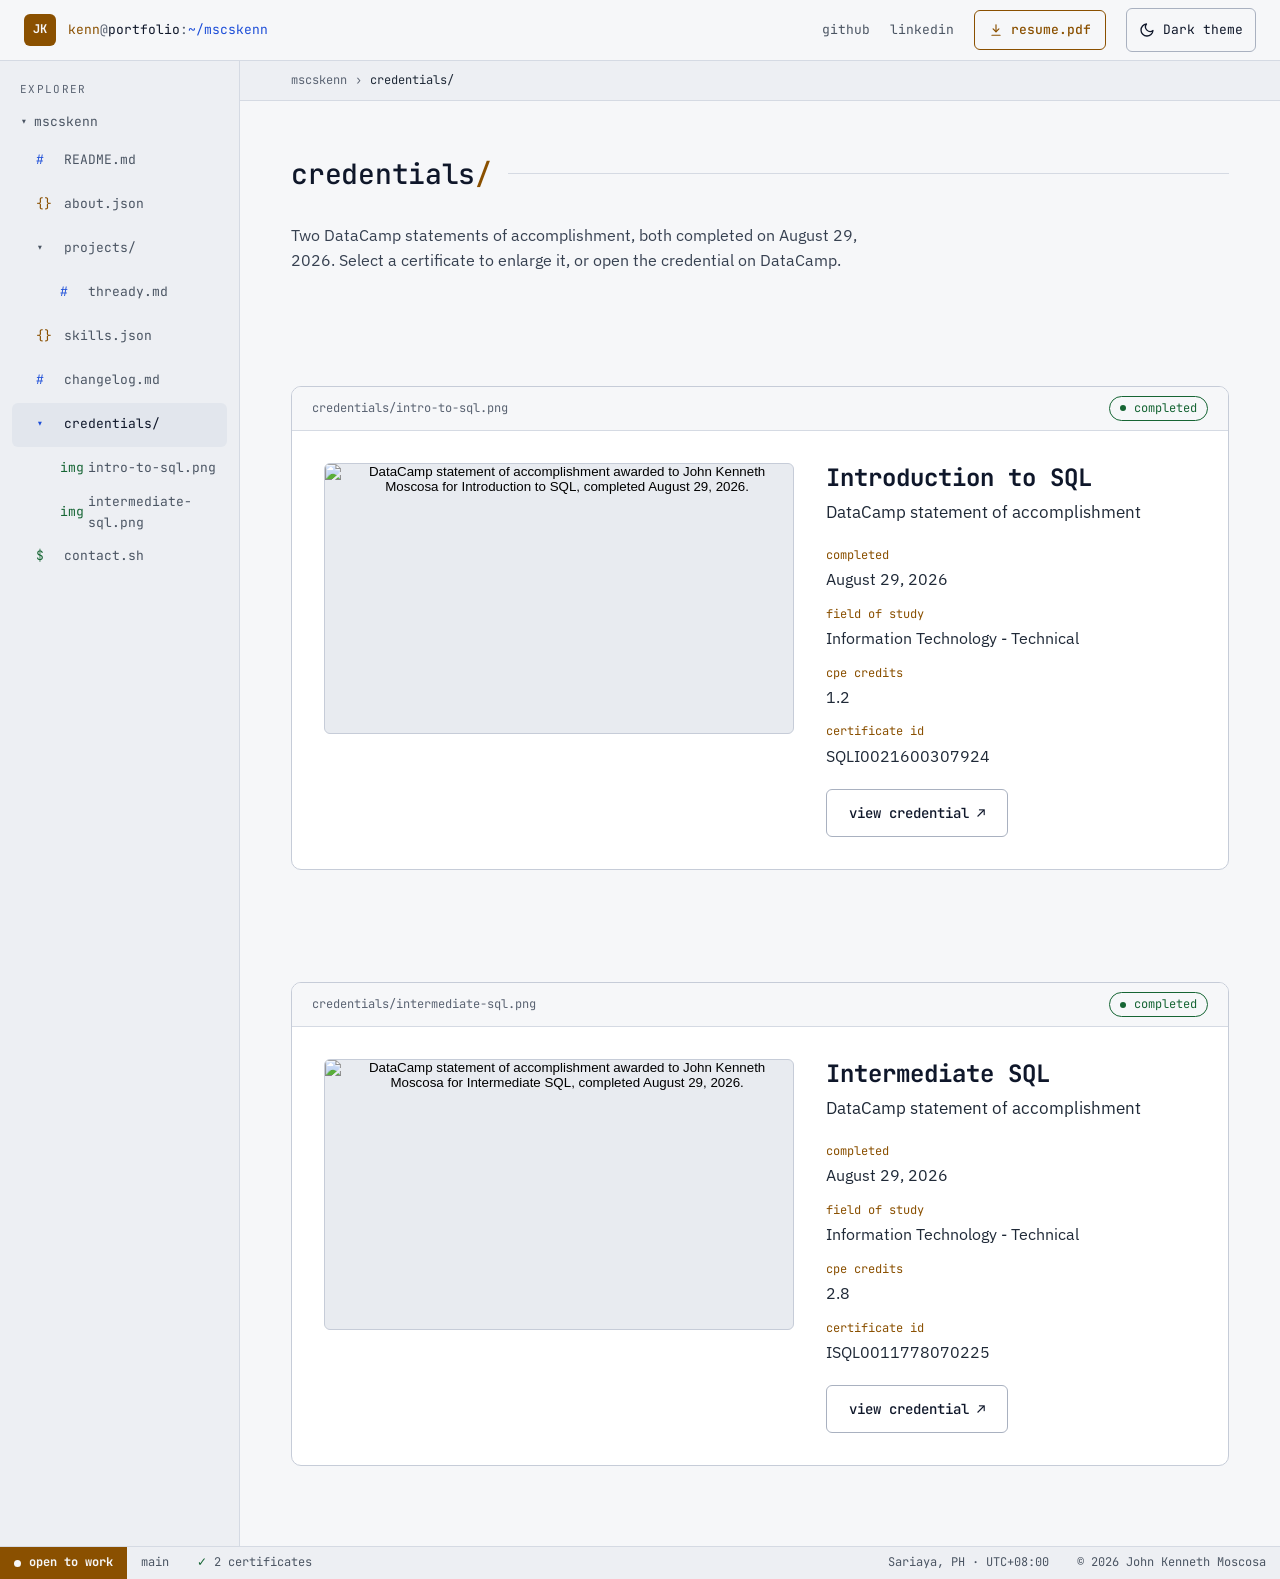
==== credentials.html @ 243fc578 "feat: add credentials page with DataCamp certificates Co-Authored-By: Claude Sonnet 5.5 <noreply@ant" ====
<!DOCTYPE html>
<html lang="en">
<head>
  <meta charset="UTF-8">
  <meta name="viewport" content="width=device-width, initial-scale=1.0">
  <title>Credentials — John Kenneth Moscosa</title>
  <meta name="description" content="DataCamp certificates earned by John Kenneth Moscosa: Introduction to SQL and Intermediate SQL.">
  <meta name="author" content="John Kenneth Moscosa">
  <meta name="theme-color" content="#0B0E13">

  <link rel="preconnect" href="https://fonts.googleapis.com">
  <link rel="preconnect" href="https://fonts.gstatic.com" crossorigin>
  <link href="https://fonts.googleapis.com/css2?family=IBM+Plex+Sans:wght@400;500;600&family=JetBrains+Mono:wght@400;500;700&display=swap" rel="stylesheet">

  <link rel="icon" href="data:image/svg+xml,%3Csvg xmlns='http://www.w3.org/2000/svg' viewBox='0 0 32 32'%3E%3Crect width='32' height='32' rx='6' fill='%23F0B35B'/%3E%3Ctext x='16' y='21' font-family='monospace' font-size='12' font-weight='700' text-anchor='middle' fill='%230B0E13'%3EJK%3C/text%3E%3C/svg%3E">
  <script>
    (function () {
      var root = document.documentElement;
      var theme = null;
      root.classList.add('js');
      try { theme = localStorage.getItem('theme'); } catch (e) { theme = null; }
      if (theme !== 'light' && theme !== 'dark') {
        theme = window.matchMedia && window.matchMedia('(prefers-color-scheme: light)').matches ? 'light' : 'dark';
      }
      root.setAttribute('data-theme', theme);
    })();
  </script>
  <link rel="stylesheet" href="./style.css">
</head>
<body>
  <a href="#main-content" class="skip-link">Skip to main content</a>

  <div class="app">

    <header class="titlebar">
      <a href="./index.html#readme" class="brand" aria-label="John Kenneth Moscosa, back to home">
        <span class="brand-mark">JK</span>
        <span class="brand-text"><span class="accent">kenn</span><span class="c-comment">@</span>portfolio<span class="c-comment">:</span><span class="c-key">~/mscskenn</span></span>
      </a>
      <nav class="titlebar-nav" aria-label="Profiles">
        <a href="https://github.com/mscskenn" target="_blank" rel="noopener noreferrer">github</a>
        <a href="https://www.linkedin.com/in/john-kenneth-moscosa" target="_blank" rel="noopener noreferrer">linkedin</a>
        <a href="./assets/resume.pdf" class="btn-resume" download>
          <svg width="14" height="14" viewBox="0 0 24 24" fill="none" stroke="currentColor" stroke-width="2" stroke-linecap="round" stroke-linejoin="round" aria-hidden="true"><path d="M12 3v12"/><path d="M7 10l5 5 5-5"/><path d="M5 21h14"/></svg>
          resume.pdf
        </a>
        <button type="button" class="icon-btn theme-toggle" id="theme-toggle" aria-pressed="true">
          <svg width="16" height="16" viewBox="0 0 24 24" fill="none" stroke="currentColor" stroke-width="2" stroke-linecap="round" stroke-linejoin="round" aria-hidden="true"><path d="M21 12.8A9 9 0 1 1 11.2 3a7 7 0 0 0 9.8 9.8z"/></svg>
          <span class="btn-label">Dark theme</span>
        </button>
      </nav>
      <button type="button" class="icon-btn menu-toggle" id="menu-toggle" aria-expanded="false" aria-controls="explorer">
        <svg width="18" height="18" viewBox="0 0 24 24" fill="none" stroke="currentColor" stroke-width="2" stroke-linecap="round" aria-hidden="true"><path d="M4 7h16M4 12h16M4 17h16"/></svg>
        <span class="btn-label">Menu</span>
      </button>
    </header>

    <div class="workspace">

      <aside class="explorer" id="explorer">
        <div class="explorer-inner">
          <p class="explorer-label">EXPLORER</p>
          <nav class="explorer-nav" aria-label="Sections">
            <div class="explorer-root"><span aria-hidden="true">▾</span>mscskenn</div>
            <a href="./index.html#readme" class="explorer-link"><span class="ico c-key" aria-hidden="true">#</span>README.md</a>
            <a href="./index.html#about" class="explorer-link"><span class="ico accent" aria-hidden="true">{}</span>about.json</a>
            <a href="./index.html#projects" class="explorer-link"><span class="ico c-muted" aria-hidden="true">▾</span>projects/</a>
            <a href="./index.html#thready" class="explorer-link depth-2"><span class="ico c-key" aria-hidden="true">#</span>thready.md</a>
            <a href="./index.html#skills" class="explorer-link"><span class="ico accent" aria-hidden="true">{}</span>skills.json</a>
            <a href="./index.html#changelog" class="explorer-link"><span class="ico c-key" aria-hidden="true">#</span>changelog.md</a>
            <a href="#credentials" class="explorer-link is-active" data-file="credentials/" aria-current="true"><span class="ico c-key" aria-hidden="true">▾</span>credentials/</a>
            <a href="#intro-to-sql" class="explorer-link depth-2" data-file="credentials › intro-to-sql.png"><span class="ico c-str" aria-hidden="true">img</span>intro-to-sql.png</a>
            <a href="#intermediate-sql" class="explorer-link depth-2" data-file="credentials › intermediate-sql.png"><span class="ico c-str" aria-hidden="true">img</span>intermediate-sql.png</a>
            <a href="./index.html#contact" class="explorer-link"><span class="ico c-str" aria-hidden="true">$</span>contact.sh</a>
          </nav>
        </div>
      </aside>

      <main id="main-content" class="editor">

        <div class="breadcrumb" aria-hidden="true">
          <span>mscskenn</span><span>›</span><span class="breadcrumb-current" id="breadcrumb-current">credentials/</span>
        </div>

        <div class="content">

          <section id="credentials" class="section" aria-labelledby="credentials-h">
            <div class="section-head">
              <h1 id="credentials-h">credentials<span class="accent">/</span></h1>
              <span class="section-rule" aria-hidden="true"></span>
            </div>
            <p class="cert-lede">Two DataCamp statements of accomplishment, both completed on August 29, 2026. Select a certificate to enlarge it, or open the credential on DataCamp.</p>
          </section>

          <article id="intro-to-sql" class="card cert" aria-labelledby="intro-to-sql-h">
            <div class="card-bar">
              <span>credentials/intro-to-sql.png</span>
              <span class="pill pill-green"><span class="pill-dot" aria-hidden="true"></span>completed</span>
            </div>
            <div class="card-body cert-body">
              <button type="button" class="cert-image" data-lightbox data-full="./assets/credentials/intro-to-sql.png" aria-label="Enlarge certificate: Introduction to SQL">
                <img src="./assets/credentials/intro-to-sql.png" alt="DataCamp statement of accomplishment awarded to John Kenneth Moscosa for Introduction to SQL, completed August 29, 2026." width="1100" height="632" loading="lazy">
              </button>
              <div class="cert-text">
                <div>
                  <h2 id="intro-to-sql-h" class="card-title">Introduction to SQL</h2>
                  <p class="card-sub">DataCamp statement of accomplishment</p>
                </div>
                <dl class="cert-meta">
                  <div><dt>completed</dt><dd><time datetime="2026-08-29">August 29, 2026</time></dd></div>
                  <div><dt>field of study</dt><dd>Information Technology - Technical</dd></div>
                  <div><dt>cpe credits</dt><dd>1.2</dd></div>
                  <div><dt>certificate id</dt><dd>SQLI0021600307924</dd></div>
                </dl>
                <div class="actions">
                  <a href="https://www.datacamp.com/completed/statement-of-accomplishment/course/c5226c01e41cffcfdd1634bdaf100ad9efa7776d" class="btn btn-outline" target="_blank" rel="noopener noreferrer">view credential ↗<span class="visually-hidden"> (Introduction to SQL, opens DataCamp in a new tab)</span></a>
                </div>
              </div>
            </div>
          </article>

          <article id="intermediate-sql" class="card cert" aria-labelledby="intermediate-sql-h">
            <div class="card-bar">
              <span>credentials/intermediate-sql.png</span>
              <span class="pill pill-green"><span class="pill-dot" aria-hidden="true"></span>completed</span>
            </div>
            <div class="card-body cert-body">
              <button type="button" class="cert-image" data-lightbox data-full="./assets/credentials/intermediate-sql.png" aria-label="Enlarge certificate: Intermediate SQL">
                <img src="./assets/credentials/intermediate-sql.png" alt="DataCamp statement of accomplishment awarded to John Kenneth Moscosa for Intermediate SQL, completed August 29, 2026." width="1100" height="632" loading="lazy">
              </button>
              <div class="cert-text">
                <div>
                  <h2 id="intermediate-sql-h" class="card-title">Intermediate SQL</h2>
                  <p class="card-sub">DataCamp statement of accomplishment</p>
                </div>
                <dl class="cert-meta">
                  <div><dt>completed</dt><dd><time datetime="2026-08-29">August 29, 2026</time></dd></div>
                  <div><dt>field of study</dt><dd>Information Technology - Technical</dd></div>
                  <div><dt>cpe credits</dt><dd>2.8</dd></div>
                  <div><dt>certificate id</dt><dd>ISQL0011778070225</dd></div>
                </dl>
                <div class="actions">
                  <a href="https://www.datacamp.com/completed/statement-of-accomplishment/course/e7520ea6bd1463e66aa02a2590be819c66f81271" class="btn btn-outline" target="_blank" rel="noopener noreferrer">view credential ↗<span class="visually-hidden"> (Intermediate SQL, opens DataCamp in a new tab)</span></a>
                </div>
              </div>
            </div>
          </article>

        </div>
      </main>
    </div>

    <footer class="statusbar">
      <span class="status-open"><span class="status-open-dot" aria-hidden="true"></span>open to work</span>
      <span class="status-item">main</span>
      <span class="status-item"><span class="c-str">✓</span>&nbsp;2 certificates</span>
      <span class="status-spacer"></span>
      <span class="status-item">Sariaya, PH · UTC+08:00</span>
      <span class="status-item">©&nbsp;<span id="year">2026</span>&nbsp;John Kenneth Moscosa</span>
    </footer>
  </div>

  <dialog id="lightbox" class="lightbox" aria-label="Certificate preview">
    <form method="dialog">
      <button type="submit" class="icon-btn lightbox-close" aria-label="Close preview">Close ×</button>
    </form>
    <img id="lightbox-img" class="lightbox-img" alt="">
  </dialog>

  <script src="./script.js" defer></script>
</body>
</html>
---- style.css ----
/* ==========================================================================
   John Kenneth Moscosa — Portfolio (editor theme)
   1. Tokens  2. Base  3. Title bar  4. Explorer  5. Editor + sections
   6. Hero  7. About  8. Projects + diagram  9. Skills  10. Changelog
   11. Contact  12. Status bar  13. Motion  14. Credentials
   ========================================================================== */

/* 1. Tokens ---------------------------------------------------------------- */
:root {
  --accent: #F0B35B;          /* change this one value to re-theme the site */
  --accent-soft: rgba(240, 179, 91, 0.10);

  --bg: #0B0E13;
  --bg-side: #0D1117;
  --pane: #0F131A;
  --code: #0A0D12;
  --term: #080A0E;
  --chip: #131821;
  --hover: #161B24;

  --line: #222936;
  --line-2: #2A3240;
  --line-3: #3A4352;

  --ink: #E4E7EC;
  --ink-soft: #C9CED8;
  --ink-body: #B4BCC9;
  --muted: #9AA3B4;
  --comment: #7D879A;
  --gutter: #4A5263;
  --arrow: #5A6475;

  --key: #8AB4F8;
  --key-hover: #C3D7FB;
  --str: #7CD4A4;

  --mono: 'JetBrains Mono', ui-monospace, 'SFMono-Regular', Consolas, monospace;
  --sans: 'IBM Plex Sans', system-ui, -apple-system, 'Segoe UI', sans-serif;

  color-scheme: dark;
}

:root { --bar-h: 61px; }

:root[data-theme="light"] {
  --accent: #8A5000;
  --accent-soft: rgba(138, 80, 0, 0.10);

  --bg: #F6F7F9;
  --bg-side: #EDEFF3;
  --pane: #FFFFFF;
  --code: #F0F2F6;
  --term: #E8EBF0;
  --chip: #E9ECF1;
  --hover: #E2E6ED;

  --line: #D5DAE3;
  --line-2: #C6CCD8;
  --line-3: #A9B1C0;

  --ink: #0F172A;
  --ink-soft: #1F2937;
  --ink-body: #374151;
  --muted: #4B5563;
  --comment: #5B6473;
  --gutter: #8A93A3;
  --arrow: #6B7587;

  --key: #1D4ED8;
  --key-hover: #1E3A8A;
  --str: #166534;

  color-scheme: light;
}

.icon-btn {
  display: inline-flex;
  align-items: center;
  gap: 8px;
  min-height: 44px;
  min-width: 44px;
  padding: 0 12px;
  border: 1px solid var(--line-3);
  border-radius: 6px;
  background: none;
  color: var(--ink);
  font: inherit;
  cursor: pointer;
  transition: border-color 160ms ease;
}
.icon-btn:hover { border-color: var(--accent); }

.theme-toggle { display: none; }
.js .theme-toggle { display: inline-flex; }

#head-muted path { fill: var(--arrow); }
#head-accent path { fill: var(--accent); }

/* 2. Base ------------------------------------------------------------------ */
*, *::before, *::after { box-sizing: border-box; }

html {
  scroll-behavior: smooth;
  -webkit-text-size-adjust: 100%;
}

body {
  margin: 0;
  background: var(--bg);
  color: var(--ink);
  font-family: var(--sans);
  font-size: 16px;
  line-height: 1.6;
}

a { color: var(--key); }
a:hover { color: var(--key-hover); }

img { display: block; max-width: 100%; height: auto; }

:focus-visible {
  outline: 2px solid var(--accent);
  outline-offset: 3px;
  border-radius: 2px;
}

h1, h2, h3, p, figure { margin: 0; }

.skip-link {
  position: absolute;
  left: 16px;
  top: -64px;
  z-index: 100;
  padding: 10px 16px;
  border-radius: 6px;
  background: var(--accent);
  color: var(--bg);
  font-family: var(--mono);
  font-weight: 700;
  text-decoration: none;
}
.skip-link:focus { top: 8px; }

/* syntax colours */
.accent { color: var(--accent); }
.c-key { color: var(--key); }
.c-str { color: var(--str); }
.c-muted { color: var(--muted); }
.c-comment { color: var(--comment); }
.c-soft { color: var(--ink-soft); }

.app {
  min-height: 100vh;
  display: flex;
  flex-direction: column;
}

/* 3. Title bar ------------------------------------------------------------- */
.titlebar {
  display: flex;
  flex-wrap: wrap;
  align-items: center;
  justify-content: space-between;
  gap: 8px 24px;
  padding: 8px clamp(16px, 3vw, 24px);
  border-bottom: 1px solid var(--line);
  background: var(--bg);
  font-family: var(--mono);
  font-size: 13px;
}

.brand {
  display: flex;
  align-items: center;
  gap: 12px;
  min-height: 44px;
  color: var(--ink);
  text-decoration: none;
}
.brand:hover { color: var(--ink); }

.brand-mark {
  display: inline-flex;
  align-items: center;
  justify-content: center;
  width: 32px;
  height: 32px;
  border-radius: 6px;
  background: var(--accent);
  color: var(--bg);
  font-weight: 700;
  font-size: 12px;
}

.titlebar-nav {
  display: flex;
  flex-wrap: wrap;
  align-items: center;
  gap: 4px 20px;
}

.titlebar-nav > a:not(.btn-resume) {
  display: inline-flex;
  align-items: center;
  min-height: 44px;
  color: var(--muted);
  text-decoration: none;
}
.titlebar-nav > a:not(.btn-resume):hover { color: var(--ink); }

.btn-resume {
  display: inline-flex;
  align-items: center;
  gap: 8px;
  min-height: 40px;
  padding: 0 14px;
  border: 1px solid var(--accent);
  border-radius: 6px;
  color: var(--accent);
  font-weight: 500;
  text-decoration: none;
  transition: background-color 160ms ease;
}
.btn-resume:hover { background: var(--accent-soft); color: var(--accent); }

/* 4. Explorer -------------------------------------------------------------- */
.workspace {
  display: flex;
  flex-wrap: wrap;
  flex: 1 1 auto;
}

.explorer {
  flex: 1 1 100%;
  order: 2;
  border-top: 1px solid var(--line);
  background: var(--bg-side);
  font-family: var(--mono);
  font-size: 13px;
}

.menu-toggle { display: none; }

.explorer-inner { padding: 20px 12px 32px; }

.explorer-label {
  margin: 0 0 8px;
  padding: 0 8px;
  color: var(--comment);
  font-size: 11px;
  letter-spacing: 0.12em;
}
.explorer-label--gap { margin-top: 32px; }

.explorer-nav {
  display: flex;
  flex-direction: column;
}

.explorer-root {
  display: flex;
  align-items: center;
  gap: 6px;
  min-height: 32px;
  padding: 0 8px;
  color: var(--muted);
}

.explorer-link {
  display: flex;
  align-items: center;
  gap: 10px;
  min-height: 44px;
  padding: 0 8px 0 24px;
  border-radius: 6px;
  color: var(--muted);
  text-decoration: none;
  transition: background-color 120ms ease, color 120ms ease;
}
.explorer-link.depth-2 { padding-left: 48px; }
.explorer-link:hover,
.explorer-link.is-active {
  background: var(--hover);
  color: var(--ink);
}

.ico { width: 18px; flex: none; }

.open-to {
  list-style: none;
  margin: 0;
  padding: 0 8px;
  display: flex;
  flex-direction: column;
  gap: 8px;
  color: var(--ink-soft);
}
.open-to li { display: flex; align-items: center; gap: 10px; }

.dot-green {
  width: 8px;
  height: 8px;
  border-radius: 50%;
  background: var(--str);
  flex: none;
}

/* Tablet and desktop: explorer beside the editor, sticky while scrolling */
@media (min-width: 640px) {
  .workspace { flex-wrap: nowrap; }
  .explorer {
    flex: 0 0 240px;
    order: 0;
    border-top: 0;
    border-right: 1px solid var(--line);
  }
  .editor { flex: 1 1 0; }
  .explorer-inner {
    position: sticky;
    top: 0;
    max-height: 100vh;
    overflow-y: auto;
  }
}

/* Phone: with JavaScript the explorer is a dropdown opened by the hamburger */
@media (max-width: 639px) {
  .js .titlebar {
    position: sticky;
    top: 0;
    z-index: 40;
    flex-wrap: nowrap;
    min-height: var(--bar-h);
  }
  .js .menu-toggle { display: inline-flex; }
  .js .titlebar-nav > a { display: none; }
  .js .titlebar-nav { flex-wrap: nowrap; margin-left: auto; }
  .js .titlebar .icon-btn { padding: 0 10px; }
  .js .btn-label {
    position: absolute;
    width: 1px;
    height: 1px;
    margin: -1px;
    overflow: hidden;
    clip: rect(0 0 0 0);
    white-space: nowrap;
  }
  .js .breadcrumb { top: var(--bar-h); }
  .js section[id], .js article[id] { scroll-margin-top: 112px; }
  .js .explorer {
    display: none;
    position: fixed;
    top: var(--bar-h);
    left: 0;
    right: 0;
    z-index: 30;
    order: 0;
    max-height: calc(100vh - var(--bar-h));
    overflow-y: auto;
    border-top: 1px solid var(--line);
    border-bottom: 1px solid var(--line-2);
  }
  .js .explorer.is-open { display: block; }
}

/* Very small phones: the brand mark alone, so the title bar never overflows */
@media (max-width: 479px) {
  .js .brand-text { display: none; }
}

/* 5. Editor + sections ----------------------------------------------------- */
.editor {
  flex: 1 1 100%;
  min-width: 0;
}

.breadcrumb {
  position: sticky;
  top: 0;
  z-index: 10;
  display: flex;
  flex-wrap: wrap;
  align-items: center;
  gap: 4px 8px;
  min-height: 40px;
  padding: 0 clamp(16px, 4vw, 56px);
  border-bottom: 1px solid var(--line);
  background: var(--bg-side);
  font-family: var(--mono);
  font-size: 12px;
  color: var(--comment);
}
.breadcrumb-current { color: var(--ink-soft); }

.content {
  max-width: 1080px;
  padding: 56px clamp(16px, 4vw, 56px) 80px;
  display: flex;
  flex-direction: column;
  gap: 112px;
}

section[id], article[id] { scroll-margin-top: 56px; }

.section {
  display: flex;
  flex-direction: column;
  gap: 32px;
}

.section-head {
  display: flex;
  align-items: baseline;
  gap: 16px;
  font-family: var(--mono);
}
.section-num { color: var(--comment); font-size: 13px; }
.section-head h2 {
  font-size: 28px;
  font-weight: 500;
  letter-spacing: -0.01em;
  line-height: 1.2;
}
.section-rule {
  flex: 1;
  height: 1px;
  background: var(--line);
  align-self: center;
}

.comment-line {
  margin: 0 0 16px;
  font-family: var(--mono);
  font-size: 14px;
  color: var(--comment);
}
.comment-line--sm { margin: 0; font-size: 12px; }

/* buttons */
.actions {
  display: flex;
  flex-wrap: wrap;
  gap: 12px;
}

.btn {
  display: inline-flex;
  align-items: center;
  gap: 10px;
  min-height: 48px;
  padding: 0 22px;
  border-radius: 6px;
  font-family: var(--mono);
  font-size: 14px;
  text-decoration: none;
  transition: background-color 160ms ease, border-color 160ms ease, filter 160ms ease;
}

.btn-primary {
  background: var(--accent);
  color: var(--bg);
  font-weight: 700;
}
.btn-primary:hover { color: var(--bg); filter: brightness(1.08); }

.btn-outline {
  border: 1px solid var(--line-3);
  color: var(--ink);
  font-weight: 500;
}
.btn-outline:hover { border-color: var(--accent); color: var(--ink); }

.btn-text {
  display: inline-flex;
  align-items: center;
  min-height: 48px;
  padding: 0 12px;
  font-family: var(--mono);
  font-size: 14px;
}

/* 6. Hero ------------------------------------------------------------------ */
.hero {
  display: flex;
  flex-wrap: wrap;
  align-items: center;
  gap: 48px;
}

.hero-copy { flex: 1 1 440px; min-width: 0; }

.hero-name {
  font-family: var(--mono);
  font-size: clamp(36px, 5vw, 56px);
  font-weight: 700;
  line-height: 1.08;
  letter-spacing: -0.02em;
}

.hero-roles {
  margin-top: 20px;
  font-family: var(--mono);
  font-size: 16px;
  color: var(--ink-soft);
}

.hero-lede {
  margin-top: 24px;
  max-width: 54ch;
  font-size: 18px;
  color: var(--ink-body);
}

.hero .actions { margin-top: 32px; }

.terminal {
  flex: 1 1 380px;
  min-width: 0;
  border: 1px solid var(--line-2);
  border-radius: 10px;
  background: var(--term);
  overflow: hidden;
}

.pane-bar {
  display: flex;
  align-items: center;
  justify-content: space-between;
  gap: 12px;
  min-height: 40px;
  padding: 0 16px;
  border-bottom: 1px solid var(--line);
  font-family: var(--mono);
  font-size: 12px;
  color: var(--comment);
}

.terminal-body {
  padding: 20px 20px 24px;
  font-family: var(--mono);
  font-size: 14px;
  line-height: 26px;
  color: var(--ink-soft);
}
.terminal-body .spacer { height: 10px; }

.term-key {
  display: inline-block;
  width: 80px;
  color: var(--comment);
}
.term-strong { font-weight: 700; }

.cursor {
  display: inline-block;
  width: 9px;
  height: 18px;
  vertical-align: -3px;
  background: var(--ink-soft);
}

.terminal figcaption {
  padding: 12px 20px;
  border-top: 1px solid var(--line);
  font-size: 13px;
  color: var(--muted);
}

/* 7. About ----------------------------------------------------------------- */
.about-row {
  display: flex;
  flex-wrap: wrap;
  gap: 32px;
  align-items: flex-start;
}

.photo {
  flex: 0 0 auto;
  display: flex;
  flex-direction: column;
  gap: 8px;
}
.photo img {
  width: 240px;
  height: 240px;
  object-fit: cover;
  border-radius: 10px;
  border: 1px solid var(--line-2);
}
.photo figcaption {
  font-family: var(--mono);
  font-size: 12px;
  color: var(--comment);
}

.code-block {
  border: 1px solid var(--line-2);
  border-radius: 10px;
  background: var(--code);
  font-family: var(--mono);
  font-size: 14px;
  line-height: 26px;
}

.about-json {
  flex: 1 1 420px;
  min-width: 0;
  padding: 20px 20px 20px 0;
  overflow-x: auto;
}

.ln-row { display: flex; }
.ln {
  flex: 0 0 48px;
  padding-right: 20px;
  text-align: right;
  color: var(--gutter);
  user-select: none;
}
.indent { padding-left: 20px; white-space: nowrap; }

.prose {
  max-width: 68ch;
  display: flex;
  flex-direction: column;
  gap: 16px;
  font-size: 17px;
  color: var(--ink-body);
}

/* 8. Projects + diagram ---------------------------------------------------- */
.card {
  border: 1px solid var(--line-2);
  border-radius: 10px;
  background: var(--pane);
  overflow: hidden;
}

.card-bar {
  display: flex;
  flex-wrap: wrap;
  align-items: center;
  justify-content: space-between;
  gap: 8px 16px;
  min-height: 44px;
  padding: 8px 20px;
  border-bottom: 1px solid var(--line);
  background: var(--bg);
  font-family: var(--mono);
  font-size: 12px;
  color: var(--comment);
}

.pill {
  display: inline-flex;
  align-items: center;
  gap: 8px;
  padding: 2px 10px;
  border: 1px solid;
  border-radius: 999px;
}
.pill-accent { color: var(--accent); border-color: var(--accent); }
.pill-green { color: var(--str); border-color: var(--str); }
.pill-dot { width: 6px; height: 6px; border-radius: 50%; background: currentColor; }

.card-body { padding: 32px; }

.thready-body {
  display: flex;
  flex-wrap: wrap;
  gap: 40px;
}

.thready-text {
  flex: 1 1 360px;
  min-width: 0;
  display: flex;
  flex-direction: column;
  gap: 20px;
}

.card-title {
  font-family: var(--mono);
  font-size: 24px;
  font-weight: 700;
  line-height: 1.25;
}
.card-title--sm { font-size: 20px; color: var(--ink-soft); }

.card-sub { margin-top: 6px; font-size: 17px; color: var(--ink-soft); }
.card-meta { margin-top: 8px; font-family: var(--mono); font-size: 12px; color: var(--comment); }

.case {
  margin: 0;
  display: flex;
  flex-direction: column;
  gap: 16px;
}
.case dt { font-family: var(--mono); font-size: 12px; color: var(--accent); }
.case dd { margin: 4px 0 0; color: var(--ink-soft); }
.case ul {
  margin: 0;
  padding-left: 18px;
  display: flex;
  flex-direction: column;
  gap: 6px;
}
.case strong { font-weight: 600; }

.tags {
  list-style: none;
  margin: 0;
  padding: 0;
  display: flex;
  flex-wrap: wrap;
  gap: 8px;
  font-family: var(--mono);
  font-size: 12px;
  color: var(--ink-soft);
}
.tags li {
  padding: 4px 10px;
  border: 1px solid var(--line-2);
  border-radius: 4px;
  background: var(--chip);
}

.diagram-fig {
  flex: 1 1 560px;
  min-width: 0;
  display: flex;
  flex-direction: column;
  gap: 12px;
}

.diagram-scroll {
  overflow-x: auto;
  border: 1px solid var(--line);
  border-radius: 8px;
  background: var(--code);
}

.diagram {
  position: relative;
  margin: 0 auto;
  width: 560px;
  height: 488px;
  font-family: var(--mono);
  font-size: 13px;
  line-height: 20px;
}

.arrow {
  position: absolute;
  overflow: visible;
  fill: none;
  stroke: var(--arrow);
  stroke-width: 2;
  stroke-linecap: round;
}
.arrow--accent { stroke: var(--accent); }

.node {
  position: absolute;
  padding: 8px;
  display: flex;
  align-items: center;
  justify-content: center;
  text-align: center;
  border-radius: 8px;
  color: var(--ink-soft);
}
.node b { color: var(--ink); }
.node--team { background: var(--chip); border: 1px dashed var(--line-3); }
.node--me { padding: 12px 16px; background: var(--accent-soft); border: 1px solid var(--accent); }

.diagram-label {
  position: absolute;
  width: 248px;
  font-size: 12px;
  line-height: 16px;
  color: var(--muted);
}

.legend {
  display: flex;
  flex-wrap: wrap;
  gap: 8px 24px;
  font-family: var(--mono);
  font-size: 12px;
  color: var(--muted);
}
.legend > span { display: inline-flex; align-items: center; gap: 8px; }
.swatch { width: 14px; height: 14px; border-radius: 3px; }
.swatch--me { border: 1px solid var(--accent); background: var(--accent-soft); }
.swatch--team { border: 1px dashed var(--line-3); background: var(--chip); }

/* 9. Skills ---------------------------------------------------------------- */
.skills-json { padding: 20px 24px 20px 0; }

.ln-row--group { padding: 6px 0; }

.skill-group {
  flex: 1;
  min-width: 0;
  padding-left: 20px;
  display: flex;
  flex-direction: column;
  gap: 10px;
}

.chips {
  list-style: none;
  margin: 0;
  padding: 0 0 0 20px;
  display: flex;
  flex-wrap: wrap;
  gap: 8px;
  font-size: 13px;
  line-height: 20px;
  color: var(--ink-soft);
}

.chip {
  padding: 5px 12px;
  border: 1px solid var(--line-2);
  border-radius: 4px;
  background: var(--chip);
}
.chip--accent { border-color: var(--accent); background: var(--accent-soft); color: var(--ink); }
.chip--green { border-color: var(--str); background: none; color: var(--str); }

/* 10. Changelog ------------------------------------------------------------ */
.log {
  list-style: none;
  margin: 0 0 0 7px;
  padding: 0 0 0 28px;
  border-left: 2px solid var(--line);
  display: flex;
  flex-direction: column;
  gap: 22px;
}

.log-item {
  position: relative;
  display: flex;
  flex-wrap: wrap;
  align-items: baseline;
  gap: 4px 20px;
}

.log-dot {
  position: absolute;
  left: -37px;
  top: 6px;
  width: 12px;
  height: 12px;
  border-radius: 50%;
}
.log-dot--planned { border: 2px solid var(--comment); background: var(--bg); }
.log-dot--green { background: var(--str); }
.log-dot--accent { background: var(--accent); }
.log-dot--past { background: var(--arrow); }

.log-date {
  flex: 0 0 88px;
  font-family: var(--mono);
  font-size: 13px;
  color: var(--muted);
}
.log-text { flex: 1 1 280px; min-width: 0; }
.log-tag { font-family: var(--mono); font-size: 12px; }

.log-link {
  display: inline-flex;
  align-items: center;
  min-height: 32px;
  font-family: var(--mono);
  font-size: 12px;
}

.log-head {
  position: relative;
  display: flex;
  align-items: center;
  gap: 12px;
  font-family: var(--mono);
  font-size: 12px;
  color: var(--accent);
}
.log-head-dot {
  position: absolute;
  left: -39px;
  top: 50%;
  margin-top: -8px;
  width: 16px;
  height: 16px;
  border-radius: 50%;
  background: var(--accent);
  border: 4px solid var(--bg);
}
.log-head-rule { flex: 1; height: 1px; background: var(--accent); opacity: 0.4; }

/* 11. Contact -------------------------------------------------------------- */
.contact-lede {
  max-width: 24ch;
  font-family: var(--mono);
  font-size: clamp(24px, 3vw, 34px);
  font-weight: 500;
  line-height: 1.3;
}

.shell {
  display: flex;
  flex-direction: column;
  gap: 6px;
  padding: 20px 24px;
  border: 1px solid var(--line-2);
  border-radius: 10px;
  background: var(--term);
  font-family: var(--mono);
  font-size: 14px;
  line-height: 24px;
  overflow-x: auto;
}

.shell-row {
  display: flex;
  flex-wrap: wrap;
  align-items: center;
  gap: 0 16px;
  min-height: 40px;
}
.shell-cmd { flex: 0 0 120px; }
.shell-row a { overflow-wrap: anywhere; }

/* 12. Status bar ----------------------------------------------------------- */
.statusbar {
  display: flex;
  flex-wrap: wrap;
  align-items: stretch;
  border-top: 1px solid var(--line);
  background: var(--bg-side);
  font-family: var(--mono);
  font-size: 12px;
  color: var(--muted);
}

.status-open {
  display: inline-flex;
  align-items: center;
  gap: 8px;
  padding: 6px 14px;
  background: var(--accent);
  color: var(--bg);
  font-weight: 700;
}
.status-open-dot { width: 7px; height: 7px; border-radius: 50%; background: var(--bg); }

.status-item {
  display: inline-flex;
  align-items: center;
  padding: 6px 14px;
}
.status-spacer { flex: 1; }

/* 14. Credentials ---------------------------------------------------------- */
.section-head h1 {
  font-family: var(--mono);
  font-size: 28px;
  font-weight: 500;
  letter-spacing: -0.01em;
  line-height: 1.2;
}

.cert-lede { max-width: 60ch; color: var(--ink-body); }

.cert-body {
  display: flex;
  flex-wrap: wrap;
  gap: 32px;
}

.cert-image {
  flex: 1 1 360px;
  min-width: 0;
  max-width: 560px;
  align-self: flex-start;
  padding: 0;
  border: 1px solid var(--line-2);
  border-radius: 6px;
  background: var(--term);
  overflow: hidden;
  cursor: default;
}
.js .cert-image { cursor: zoom-in; }
.js .cert-image:hover { border-color: var(--accent); }
.cert-image img { width: 100%; height: auto; }

.cert-text {
  flex: 1 1 260px;
  min-width: 0;
  display: flex;
  flex-direction: column;
  gap: 20px;
}

.cert-meta {
  margin: 0;
  display: flex;
  flex-direction: column;
  gap: 12px;
}
.cert-meta dt { font-family: var(--mono); font-size: 12px; color: var(--accent); }
.cert-meta dd { margin: 2px 0 0; color: var(--ink-soft); overflow-wrap: anywhere; }

.visually-hidden {
  position: absolute;
  width: 1px;
  height: 1px;
  margin: -1px;
  padding: 0;
  overflow: hidden;
  clip: rect(0 0 0 0);
  white-space: nowrap;
  border: 0;
}

/* Lightbox */
.lightbox {
  width: min(96vw, 1100px);
  max-width: none;
  padding: 0;
  border: 1px solid var(--line-3);
  border-radius: 10px;
  background: var(--pane);
  color: var(--ink);
}
.lightbox::backdrop { background: rgba(0, 0, 0, 0.78); }
.lightbox-img { width: 100%; height: auto; max-height: 90vh; object-fit: contain; }
.lightbox-close {
  position: absolute;
  top: 8px;
  right: 8px;
  background: var(--bg);
}

@media (max-width: 639px) {
  .card-body { padding: 20px; }
}

/* 13. Motion --------------------------------------------------------------- */
@keyframes blink { 50% { opacity: 0; } }
.cursor, .caret { animation: blink 1.1s steps(1) infinite; }

@media (prefers-reduced-motion: reduce) {
  html { scroll-behavior: auto; }
  *, *::before, *::after {
    animation: none !important;
    transition: none !important;
  }
}
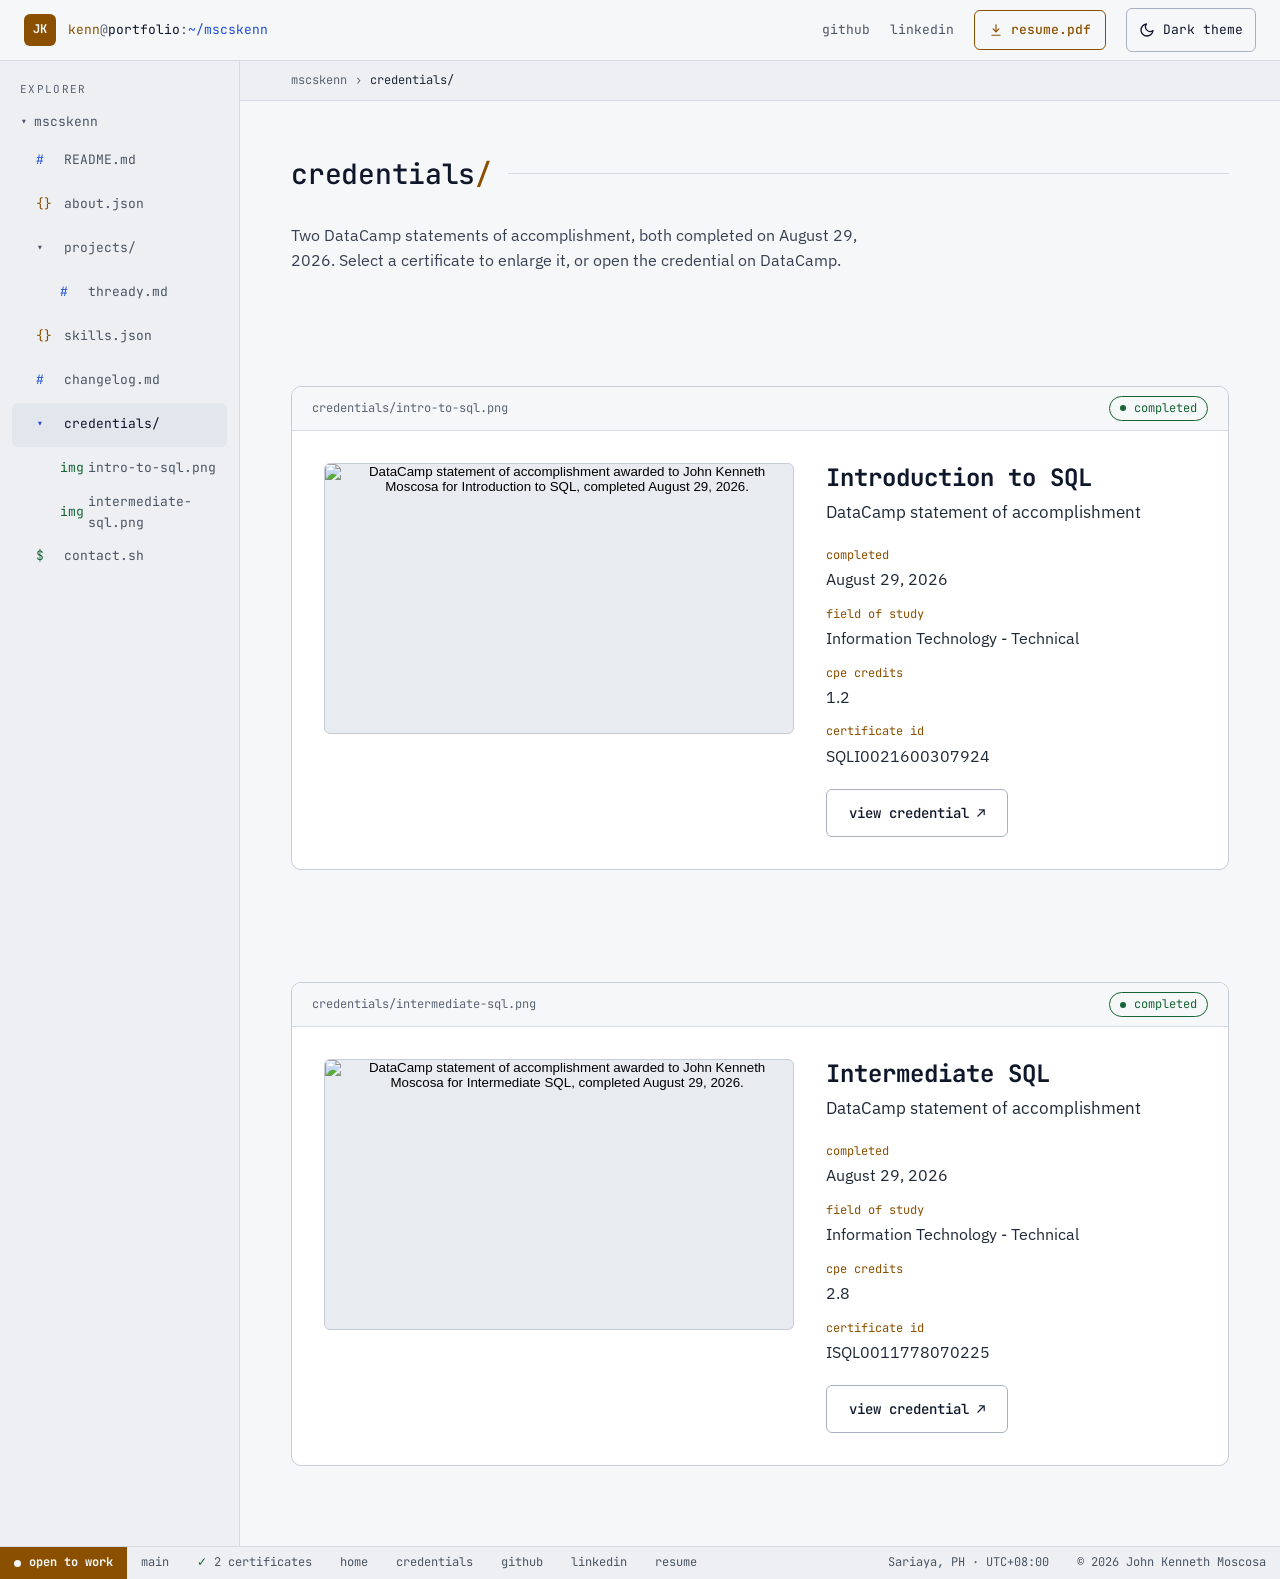
==== commit c658dd18: "fix: add footer links, 44px touch targets, toggle pressed style, Safari 13 menu fallback Co-Authored" ====
--- a/credentials.html
+++ b/credentials.html
@@ -154,6 +154,13 @@
       <span class="status-open"><span class="status-open-dot" aria-hidden="true"></span>open to work</span>
       <span class="status-item">main</span>
       <span class="status-item"><span class="c-str">✓</span>&nbsp;2 certificates</span>
+      <nav class="status-links" aria-label="Footer">
+        <a href="./index.html#readme">home</a>
+        <a href="#credentials">credentials</a>
+        <a href="https://github.com/mscskenn" target="_blank" rel="noopener noreferrer">github</a>
+        <a href="https://www.linkedin.com/in/john-kenneth-moscosa" target="_blank" rel="noopener noreferrer">linkedin</a>
+        <a href="./assets/resume.pdf" download>resume</a>
+      </nav>
       <span class="status-spacer"></span>
       <span class="status-item">Sariaya, PH · UTC+08:00</span>
       <span class="status-item">©&nbsp;<span id="year">2026</span>&nbsp;John Kenneth Moscosa</span>
--- a/style.css
+++ b/style.css
@@ -91,6 +91,7 @@
 .icon-btn:hover { border-color: var(--accent); }
 
 .theme-toggle { display: none; }
+.theme-toggle[aria-pressed="true"] { border-color: var(--accent); }
 .js .theme-toggle { display: inline-flex; }
 
 #head-muted path { fill: var(--arrow); }
@@ -964,6 +965,17 @@
 }
 .status-spacer { flex: 1; }
 
+.status-links { display: flex; flex-wrap: wrap; align-items: stretch; }
+.status-links a {
+  display: inline-flex;
+  align-items: center;
+  padding: 6px 14px;
+  color: var(--muted);
+  text-decoration: none;
+}
+.status-links a:hover { color: var(--ink); }
+
+
 /* 14. Credentials ---------------------------------------------------------- */
 .section-head h1 {
   font-family: var(--mono);
@@ -1037,7 +1049,7 @@
   color: var(--ink);
 }
 .lightbox::backdrop { background: rgba(0, 0, 0, 0.78); }
-.lightbox-img { width: 100%; height: auto; max-height: 90vh; object-fit: contain; }
+.lightbox-img { width: 100%; height: auto; max-height: calc(100vh - 2em - 8px); object-fit: contain; }
 .lightbox-close {
   position: absolute;
   top: 8px;
@@ -1047,6 +1059,7 @@
 
 @media (max-width: 639px) {
   .card-body { padding: 20px; }
+  .log-link, .status-links a, .btn-resume { min-height: 44px; }
 }
 
 /* 13. Motion --------------------------------------------------------------- */
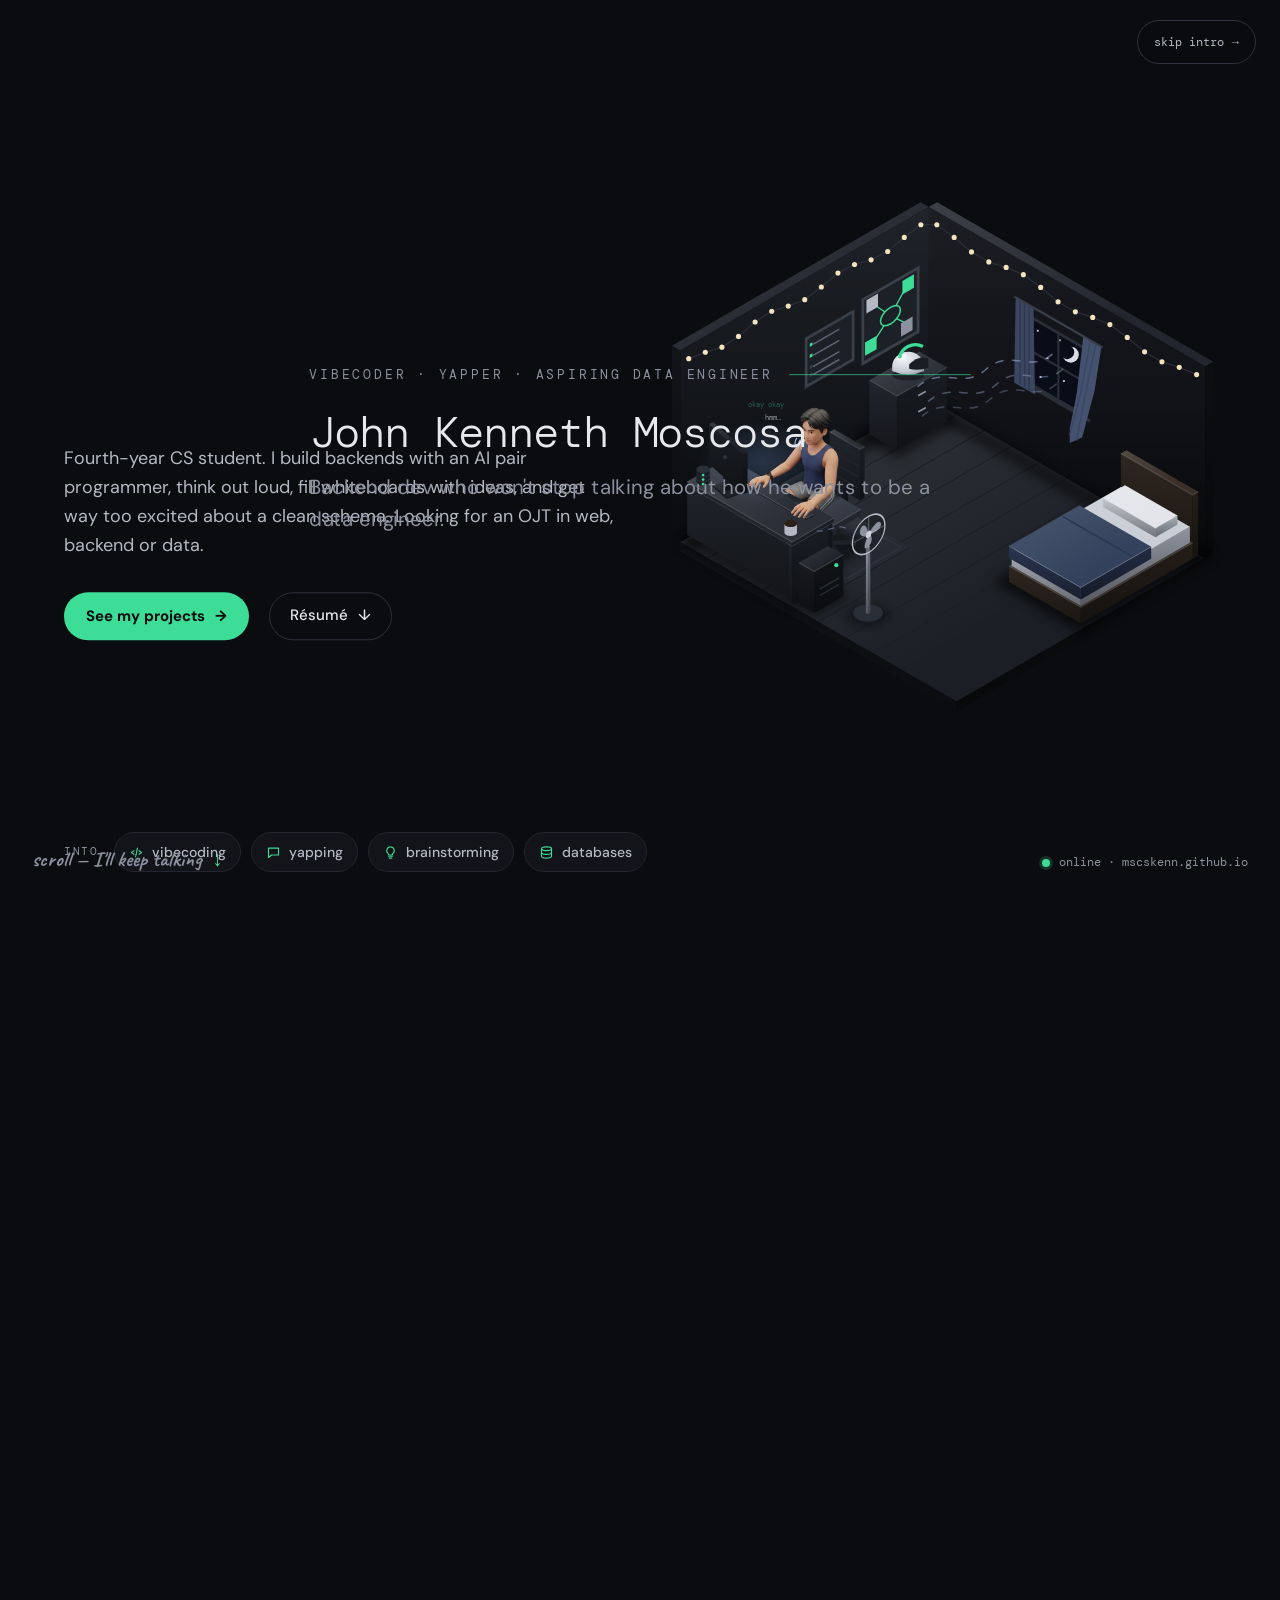
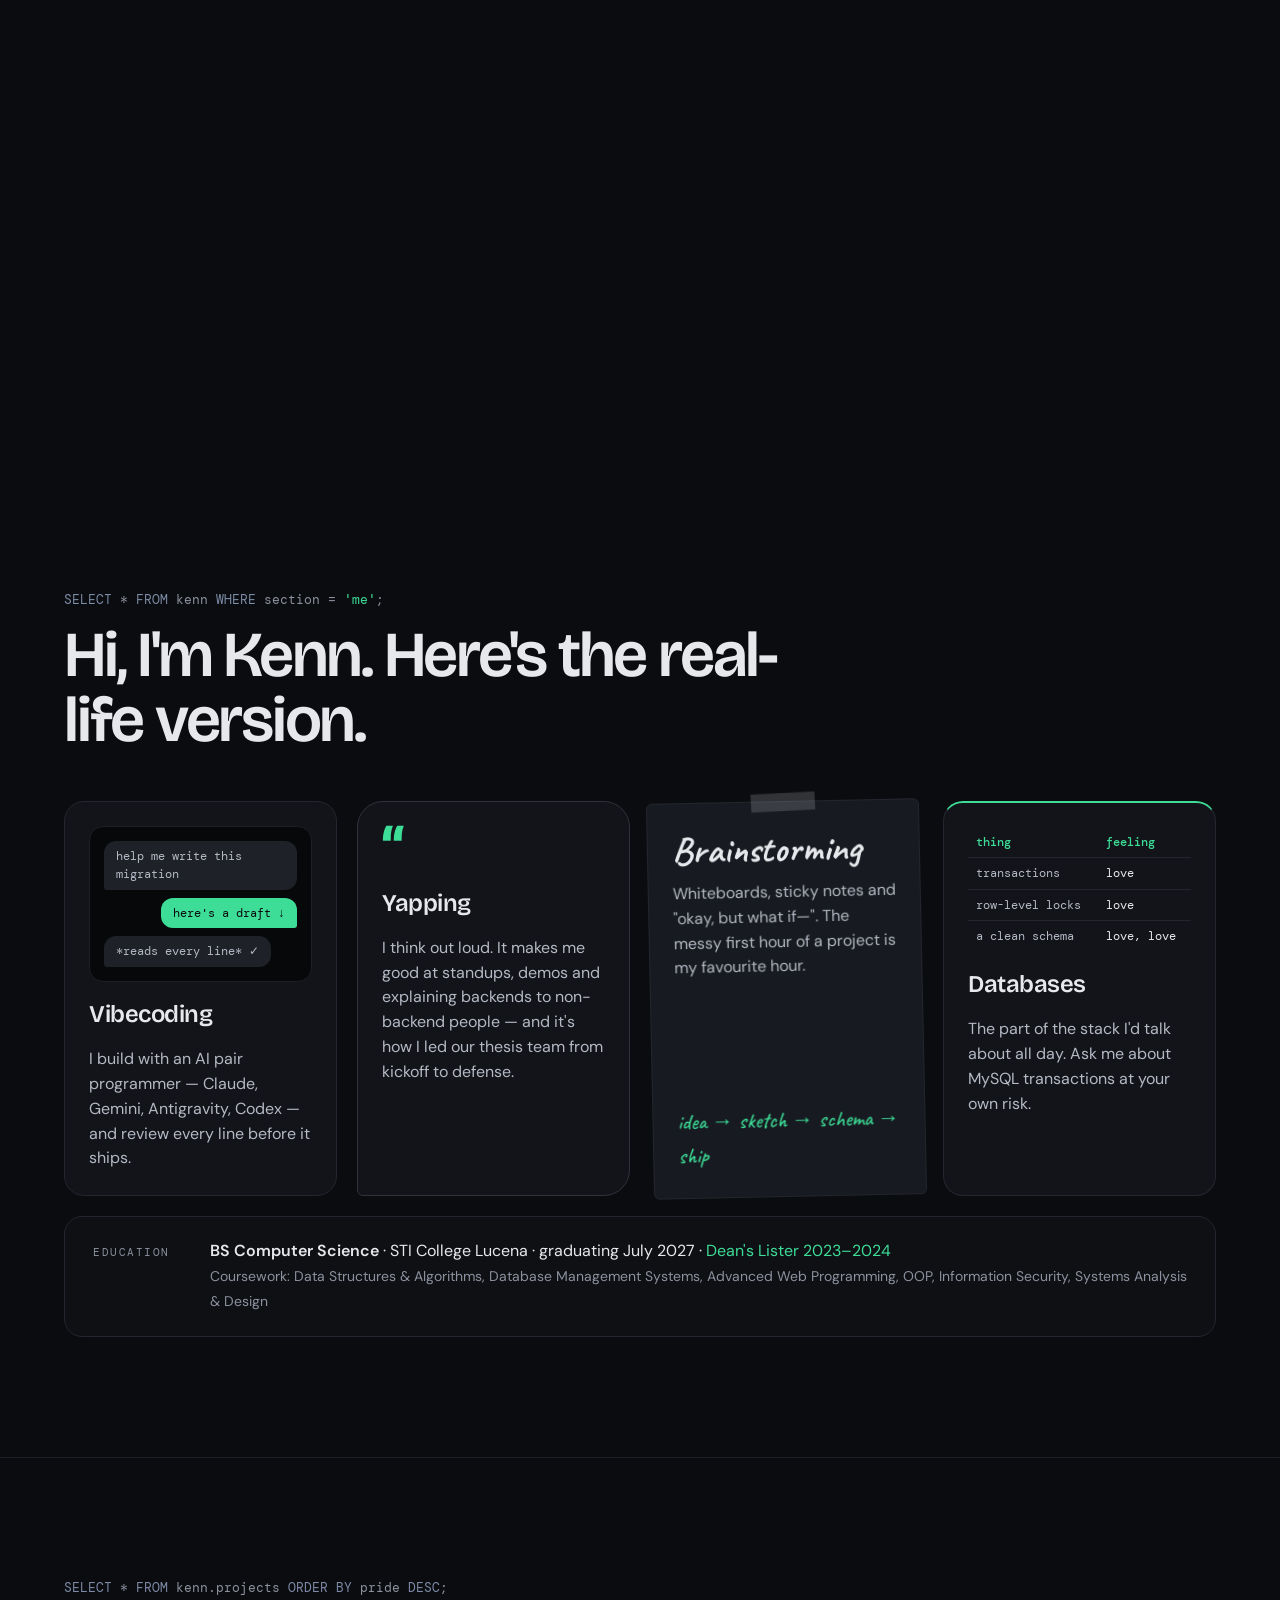
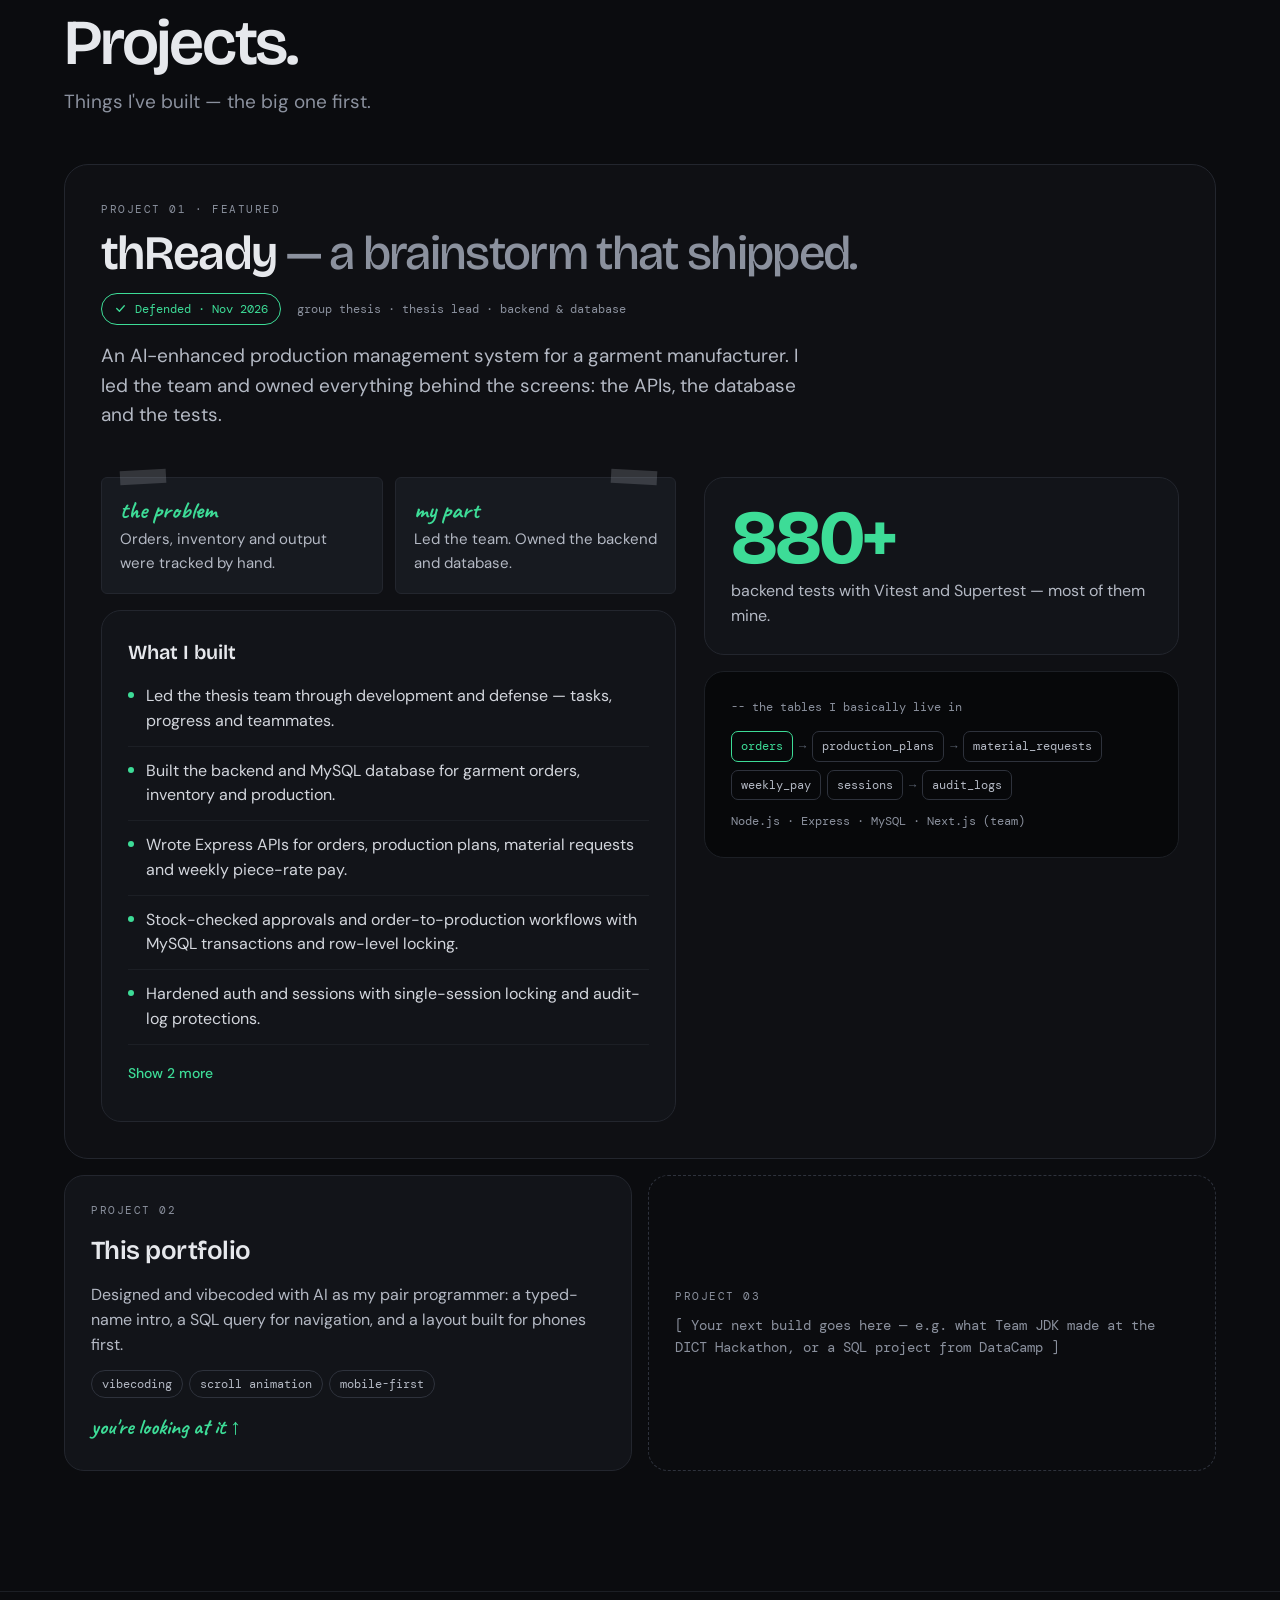
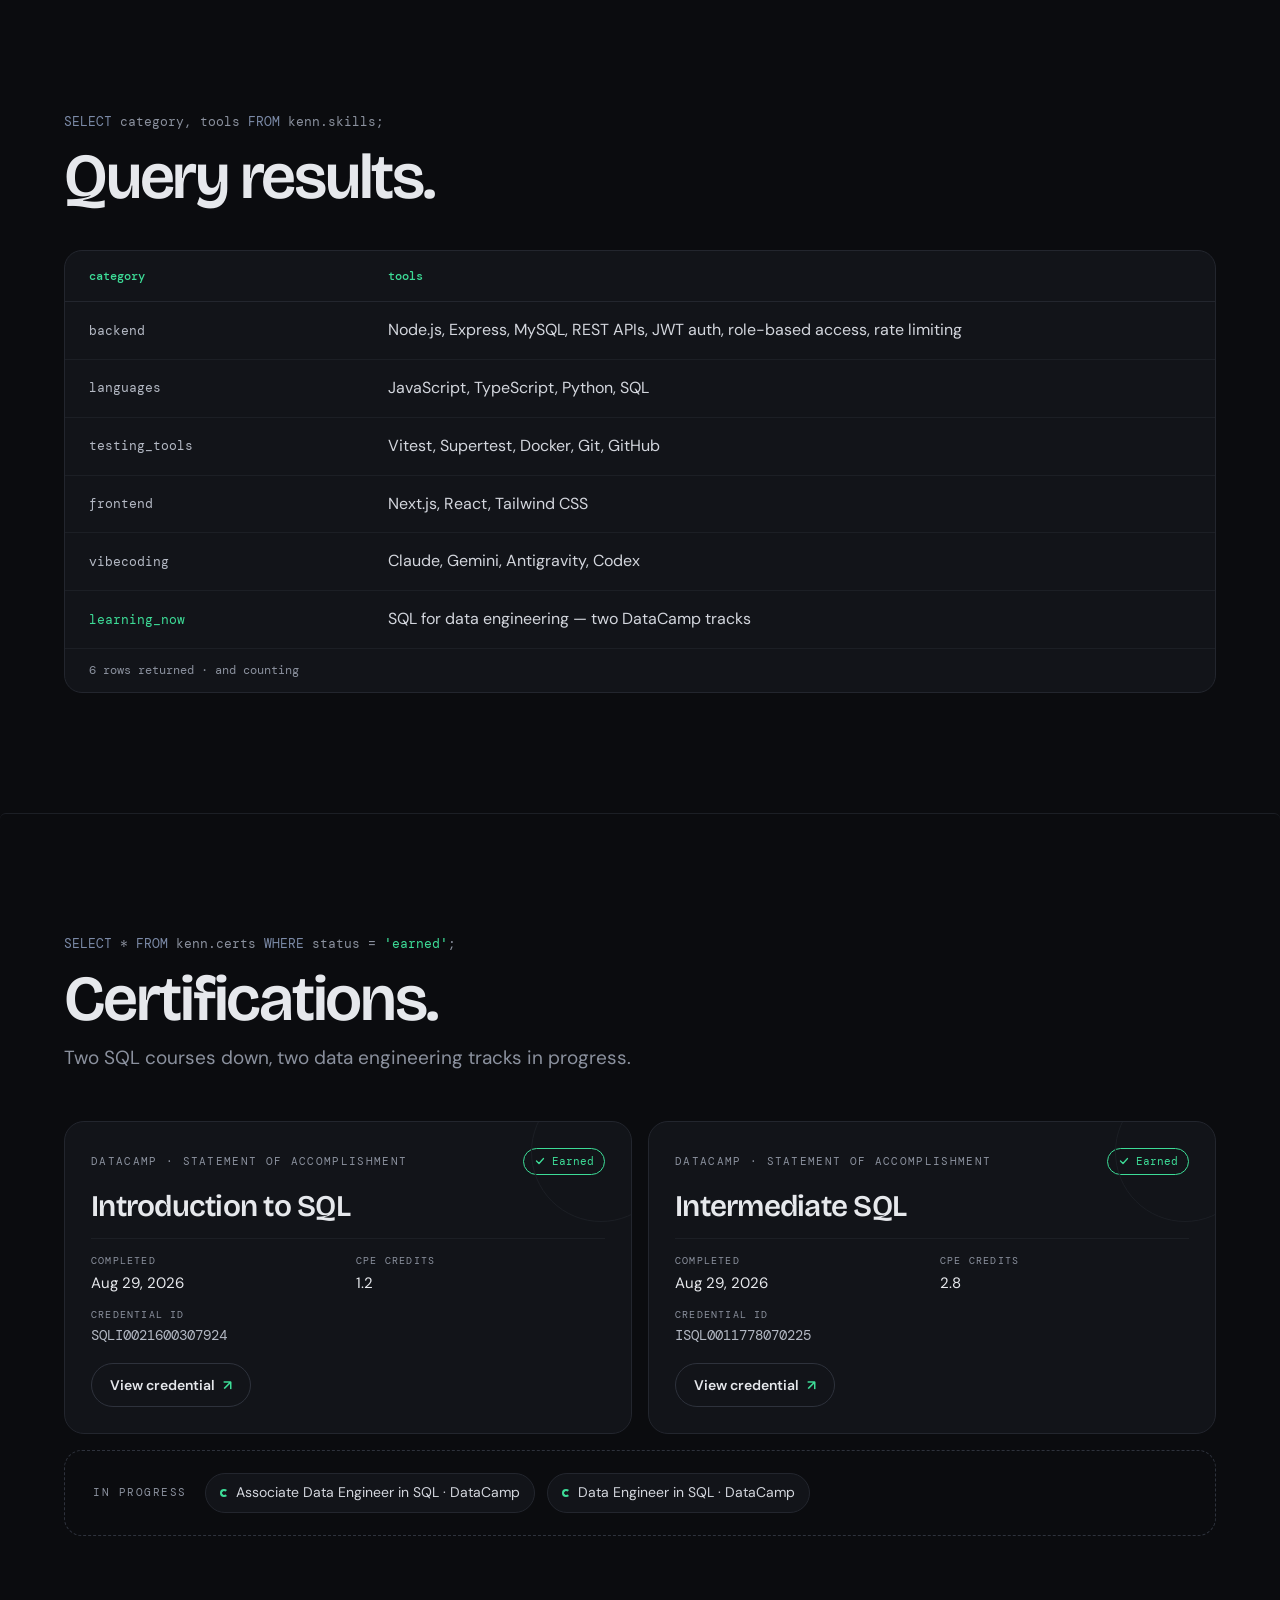
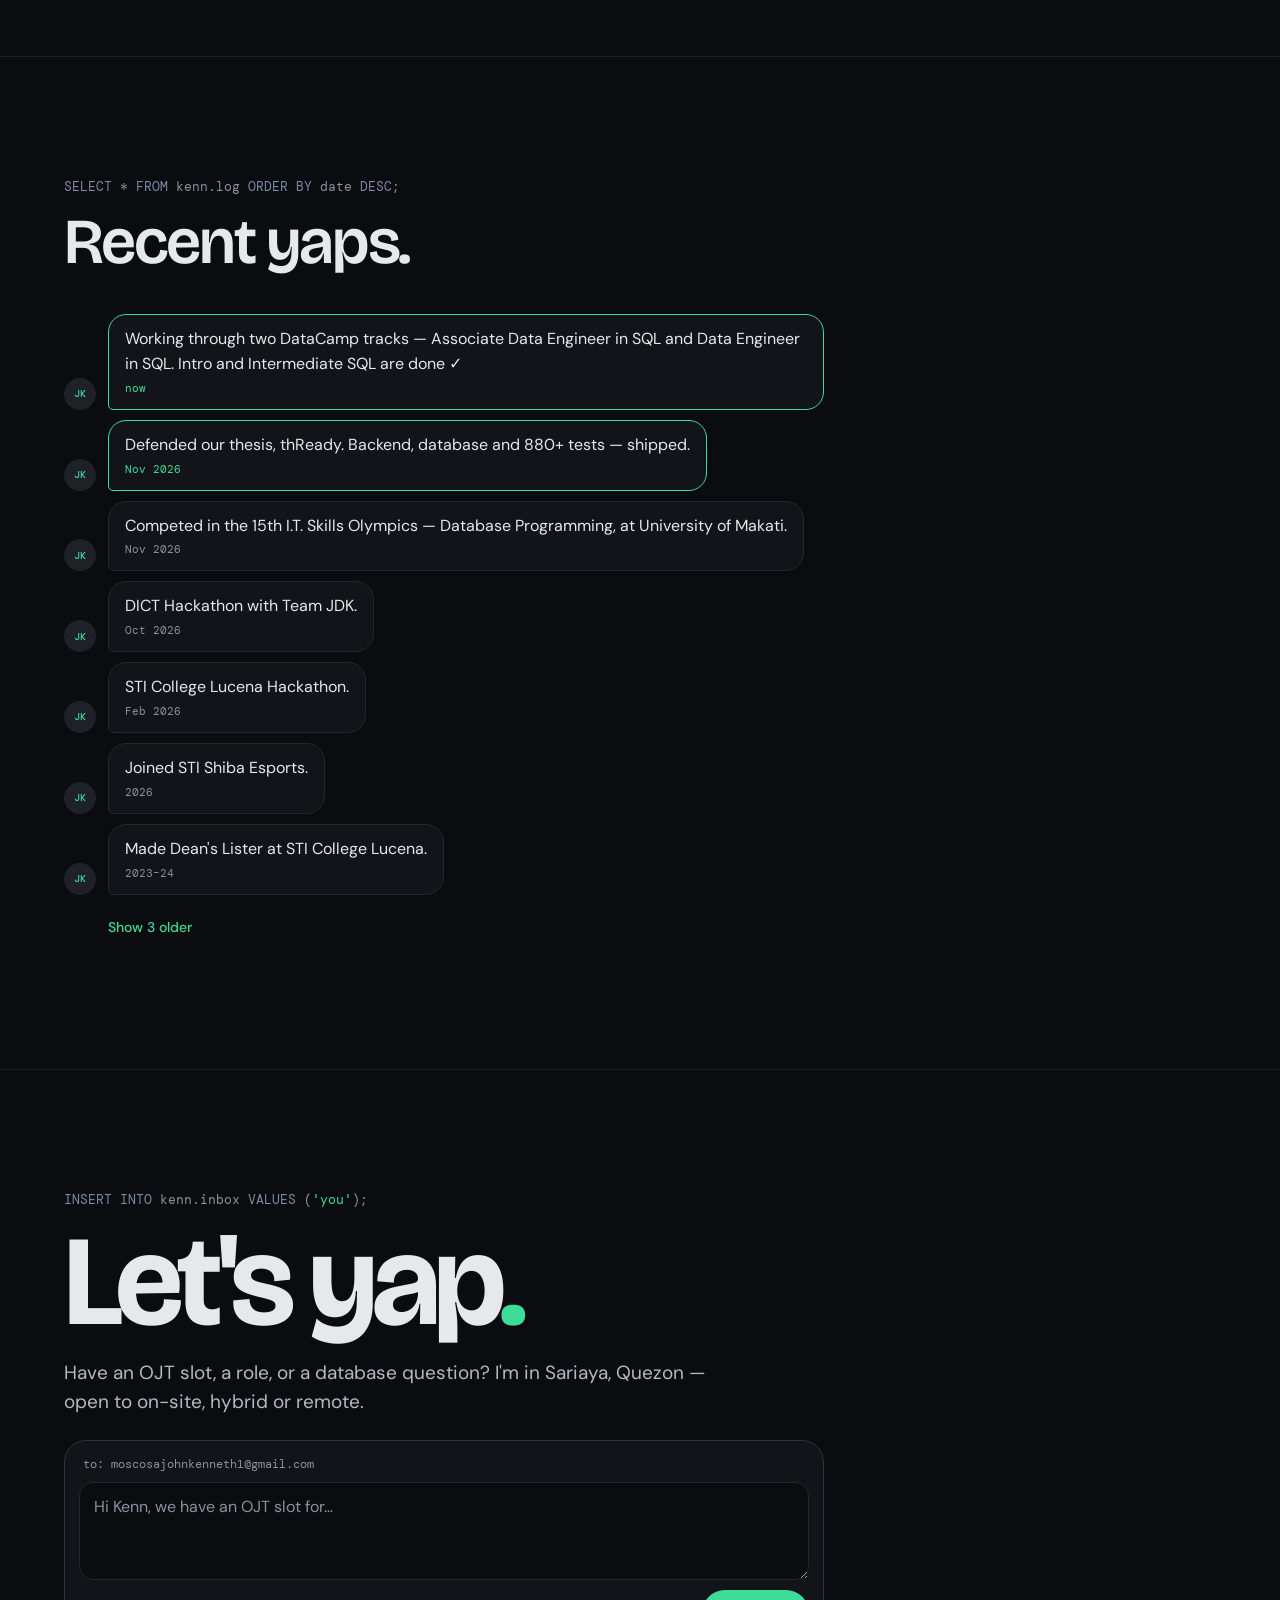
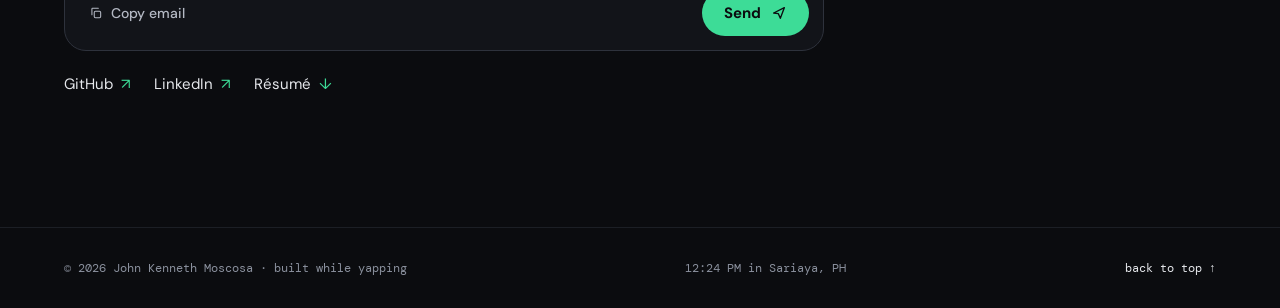
==== commit 5d16a9cf: "Rebuild portfolio from the Me2 design Port design/Me2.dc.html to a plain static site (index.html, st" ====
--- a/credentials.html
+++ b/credentials.html
@@ -1,179 +1,20 @@
-<!DOCTYPE html>
+<!doctype html>
 <html lang="en">
 <head>
-  <meta charset="UTF-8">
-  <meta name="viewport" content="width=device-width, initial-scale=1.0">
-  <title>Credentials — John Kenneth Moscosa</title>
-  <meta name="description" content="DataCamp certificates earned by John Kenneth Moscosa: Introduction to SQL and Intermediate SQL.">
-  <meta name="author" content="John Kenneth Moscosa">
-  <meta name="theme-color" content="#0B0E13">
-
-  <link rel="preconnect" href="https://fonts.googleapis.com">
-  <link rel="preconnect" href="https://fonts.gstatic.com" crossorigin>
-  <link href="https://fonts.googleapis.com/css2?family=IBM+Plex+Sans:wght@400;500;600&family=JetBrains+Mono:wght@400;500;700&display=swap" rel="stylesheet">
-
-  <link rel="icon" href="data:image/svg+xml,%3Csvg xmlns='http://www.w3.org/2000/svg' viewBox='0 0 32 32'%3E%3Crect width='32' height='32' rx='6' fill='%23F0B35B'/%3E%3Ctext x='16' y='21' font-family='monospace' font-size='12' font-weight='700' text-anchor='middle' fill='%230B0E13'%3EJK%3C/text%3E%3C/svg%3E">
-  <script>
-    (function () {
-      var root = document.documentElement;
-      var theme = null;
-      root.classList.add('js');
-      try { theme = localStorage.getItem('theme'); } catch (e) { theme = null; }
-      if (theme !== 'light' && theme !== 'dark') {
-        theme = window.matchMedia && window.matchMedia('(prefers-color-scheme: light)').matches ? 'light' : 'dark';
-      }
-      root.setAttribute('data-theme', theme);
-    })();
-  </script>
-  <link rel="stylesheet" href="./style.css">
+<meta charset="utf-8">
+<meta name="viewport" content="width=device-width, initial-scale=1">
+<title>Certifications — John Kenneth Moscosa</title>
+<meta name="robots" content="noindex">
+<meta name="theme-color" content="#0B0C0F">
+<link rel="canonical" href="https://mscskenn.github.io/mscskenn/#certs">
+<meta http-equiv="refresh" content="0; url=index.html#certs">
+<script>location.replace('index.html#certs');</script>
+<style>
+  body { margin: 0; min-height: 100vh; display: grid; place-items: center; background: #0B0C0F; color: #B4B9C4; font: 16px/1.55 system-ui, sans-serif; }
+  a { color: #3DDC97; }
+</style>
 </head>
 <body>
-  <a href="#main-content" class="skip-link">Skip to main content</a>
-
-  <div class="app">
-
-    <header class="titlebar">
-      <a href="./index.html#readme" class="brand" aria-label="John Kenneth Moscosa, back to home">
-        <span class="brand-mark">JK</span>
-        <span class="brand-text"><span class="accent">kenn</span><span class="c-comment">@</span>portfolio<span class="c-comment">:</span><span class="c-key">~/mscskenn</span></span>
-      </a>
-      <nav class="titlebar-nav" aria-label="Profiles">
-        <a href="https://github.com/mscskenn" target="_blank" rel="noopener noreferrer">github</a>
-        <a href="https://www.linkedin.com/in/john-kenneth-moscosa" target="_blank" rel="noopener noreferrer">linkedin</a>
-        <a href="./assets/resume.pdf" class="btn-resume" download>
-          <svg width="14" height="14" viewBox="0 0 24 24" fill="none" stroke="currentColor" stroke-width="2" stroke-linecap="round" stroke-linejoin="round" aria-hidden="true"><path d="M12 3v12"/><path d="M7 10l5 5 5-5"/><path d="M5 21h14"/></svg>
-          resume.pdf
-        </a>
-        <button type="button" class="icon-btn theme-toggle" id="theme-toggle" aria-pressed="true">
-          <svg width="16" height="16" viewBox="0 0 24 24" fill="none" stroke="currentColor" stroke-width="2" stroke-linecap="round" stroke-linejoin="round" aria-hidden="true"><path d="M21 12.8A9 9 0 1 1 11.2 3a7 7 0 0 0 9.8 9.8z"/></svg>
-          <span class="btn-label">Dark theme</span>
-        </button>
-      </nav>
-      <button type="button" class="icon-btn menu-toggle" id="menu-toggle" aria-expanded="false" aria-controls="explorer">
-        <svg width="18" height="18" viewBox="0 0 24 24" fill="none" stroke="currentColor" stroke-width="2" stroke-linecap="round" aria-hidden="true"><path d="M4 7h16M4 12h16M4 17h16"/></svg>
-        <span class="btn-label">Menu</span>
-      </button>
-    </header>
-
-    <div class="workspace">
-
-      <aside class="explorer" id="explorer">
-        <div class="explorer-inner">
-          <p class="explorer-label">EXPLORER</p>
-          <nav class="explorer-nav" aria-label="Sections">
-            <div class="explorer-root"><span aria-hidden="true">▾</span>mscskenn</div>
-            <a href="./index.html#readme" class="explorer-link"><span class="ico c-key" aria-hidden="true">#</span>README.md</a>
-            <a href="./index.html#about" class="explorer-link"><span class="ico accent" aria-hidden="true">{}</span>about.json</a>
-            <a href="./index.html#projects" class="explorer-link"><span class="ico c-muted" aria-hidden="true">▾</span>projects/</a>
-            <a href="./index.html#thready" class="explorer-link depth-2"><span class="ico c-key" aria-hidden="true">#</span>thready.md</a>
-            <a href="./index.html#skills" class="explorer-link"><span class="ico accent" aria-hidden="true">{}</span>skills.json</a>
-            <a href="./index.html#changelog" class="explorer-link"><span class="ico c-key" aria-hidden="true">#</span>changelog.md</a>
-            <a href="#credentials" class="explorer-link is-active" data-file="credentials/" aria-current="true"><span class="ico c-key" aria-hidden="true">▾</span>credentials/</a>
-            <a href="#intro-to-sql" class="explorer-link depth-2" data-file="credentials › intro-to-sql.png"><span class="ico c-str" aria-hidden="true">img</span>intro-to-sql.png</a>
-            <a href="#intermediate-sql" class="explorer-link depth-2" data-file="credentials › intermediate-sql.png"><span class="ico c-str" aria-hidden="true">img</span>intermediate-sql.png</a>
-            <a href="./index.html#contact" class="explorer-link"><span class="ico c-str" aria-hidden="true">$</span>contact.sh</a>
-          </nav>
-        </div>
-      </aside>
-
-      <main id="main-content" class="editor">
-
-        <div class="breadcrumb" aria-hidden="true">
-          <span>mscskenn</span><span>›</span><span class="breadcrumb-current" id="breadcrumb-current">credentials/</span>
-        </div>
-
-        <div class="content">
-
-          <section id="credentials" class="section" aria-labelledby="credentials-h">
-            <div class="section-head">
-              <h1 id="credentials-h">credentials<span class="accent">/</span></h1>
-              <span class="section-rule" aria-hidden="true"></span>
-            </div>
-            <p class="cert-lede">Two DataCamp statements of accomplishment, both completed on August 29, 2026. Select a certificate to enlarge it, or open the credential on DataCamp.</p>
-          </section>
-
-          <article id="intro-to-sql" class="card cert" aria-labelledby="intro-to-sql-h">
-            <div class="card-bar">
-              <span>credentials/intro-to-sql.png</span>
-              <span class="pill pill-green"><span class="pill-dot" aria-hidden="true"></span>completed</span>
-            </div>
-            <div class="card-body cert-body">
-              <button type="button" class="cert-image" data-lightbox data-full="./assets/credentials/intro-to-sql.png" aria-label="Enlarge certificate: Introduction to SQL">
-                <img src="./assets/credentials/intro-to-sql.png" alt="DataCamp statement of accomplishment awarded to John Kenneth Moscosa for Introduction to SQL, completed August 29, 2026." width="1100" height="632" loading="lazy">
-              </button>
-              <div class="cert-text">
-                <div>
-                  <h2 id="intro-to-sql-h" class="card-title">Introduction to SQL</h2>
-                  <p class="card-sub">DataCamp statement of accomplishment</p>
-                </div>
-                <dl class="cert-meta">
-                  <div><dt>completed</dt><dd><time datetime="2026-08-29">August 29, 2026</time></dd></div>
-                  <div><dt>field of study</dt><dd>Information Technology - Technical</dd></div>
-                  <div><dt>cpe credits</dt><dd>1.2</dd></div>
-                  <div><dt>certificate id</dt><dd>SQLI0021600307924</dd></div>
-                </dl>
-                <div class="actions">
-                  <a href="https://www.datacamp.com/completed/statement-of-accomplishment/course/c5226c01e41cffcfdd1634bdaf100ad9efa7776d" class="btn btn-outline" target="_blank" rel="noopener noreferrer">view credential ↗<span class="visually-hidden"> (Introduction to SQL, opens DataCamp in a new tab)</span></a>
-                </div>
-              </div>
-            </div>
-          </article>
-
-          <article id="intermediate-sql" class="card cert" aria-labelledby="intermediate-sql-h">
-            <div class="card-bar">
-              <span>credentials/intermediate-sql.png</span>
-              <span class="pill pill-green"><span class="pill-dot" aria-hidden="true"></span>completed</span>
-            </div>
-            <div class="card-body cert-body">
-              <button type="button" class="cert-image" data-lightbox data-full="./assets/credentials/intermediate-sql.png" aria-label="Enlarge certificate: Intermediate SQL">
-                <img src="./assets/credentials/intermediate-sql.png" alt="DataCamp statement of accomplishment awarded to John Kenneth Moscosa for Intermediate SQL, completed August 29, 2026." width="1100" height="632" loading="lazy">
-              </button>
-              <div class="cert-text">
-                <div>
-                  <h2 id="intermediate-sql-h" class="card-title">Intermediate SQL</h2>
-                  <p class="card-sub">DataCamp statement of accomplishment</p>
-                </div>
-                <dl class="cert-meta">
-                  <div><dt>completed</dt><dd><time datetime="2026-08-29">August 29, 2026</time></dd></div>
-                  <div><dt>field of study</dt><dd>Information Technology - Technical</dd></div>
-                  <div><dt>cpe credits</dt><dd>2.8</dd></div>
-                  <div><dt>certificate id</dt><dd>ISQL0011778070225</dd></div>
-                </dl>
-                <div class="actions">
-                  <a href="https://www.datacamp.com/completed/statement-of-accomplishment/course/e7520ea6bd1463e66aa02a2590be819c66f81271" class="btn btn-outline" target="_blank" rel="noopener noreferrer">view credential ↗<span class="visually-hidden"> (Intermediate SQL, opens DataCamp in a new tab)</span></a>
-                </div>
-              </div>
-            </div>
-          </article>
-
-        </div>
-      </main>
-    </div>
-
-    <footer class="statusbar">
-      <span class="status-open"><span class="status-open-dot" aria-hidden="true"></span>open to work</span>
-      <span class="status-item">main</span>
-      <span class="status-item"><span class="c-str">✓</span>&nbsp;2 certificates</span>
-      <nav class="status-links" aria-label="Footer">
-        <a href="./index.html#readme">home</a>
-        <a href="#credentials">credentials</a>
-        <a href="https://github.com/mscskenn" target="_blank" rel="noopener noreferrer">github</a>
-        <a href="https://www.linkedin.com/in/john-kenneth-moscosa" target="_blank" rel="noopener noreferrer">linkedin</a>
-        <a href="./assets/resume.pdf" download>resume</a>
-      </nav>
-      <span class="status-spacer"></span>
-      <span class="status-item">Sariaya, PH · UTC+08:00</span>
-      <span class="status-item">©&nbsp;<span id="year">2026</span>&nbsp;John Kenneth Moscosa</span>
-    </footer>
-  </div>
-
-  <dialog id="lightbox" class="lightbox" aria-label="Certificate preview">
-    <form method="dialog">
-      <button type="submit" class="icon-btn lightbox-close" aria-label="Close preview">Close ×</button>
-    </form>
-    <img id="lightbox-img" class="lightbox-img" alt="">
-  </dialog>
-
-  <script src="./script.js" defer></script>
+<p>Certifications now live on the main page. <a href="index.html#certs">Go to certifications →</a></p>
 </body>
 </html>
